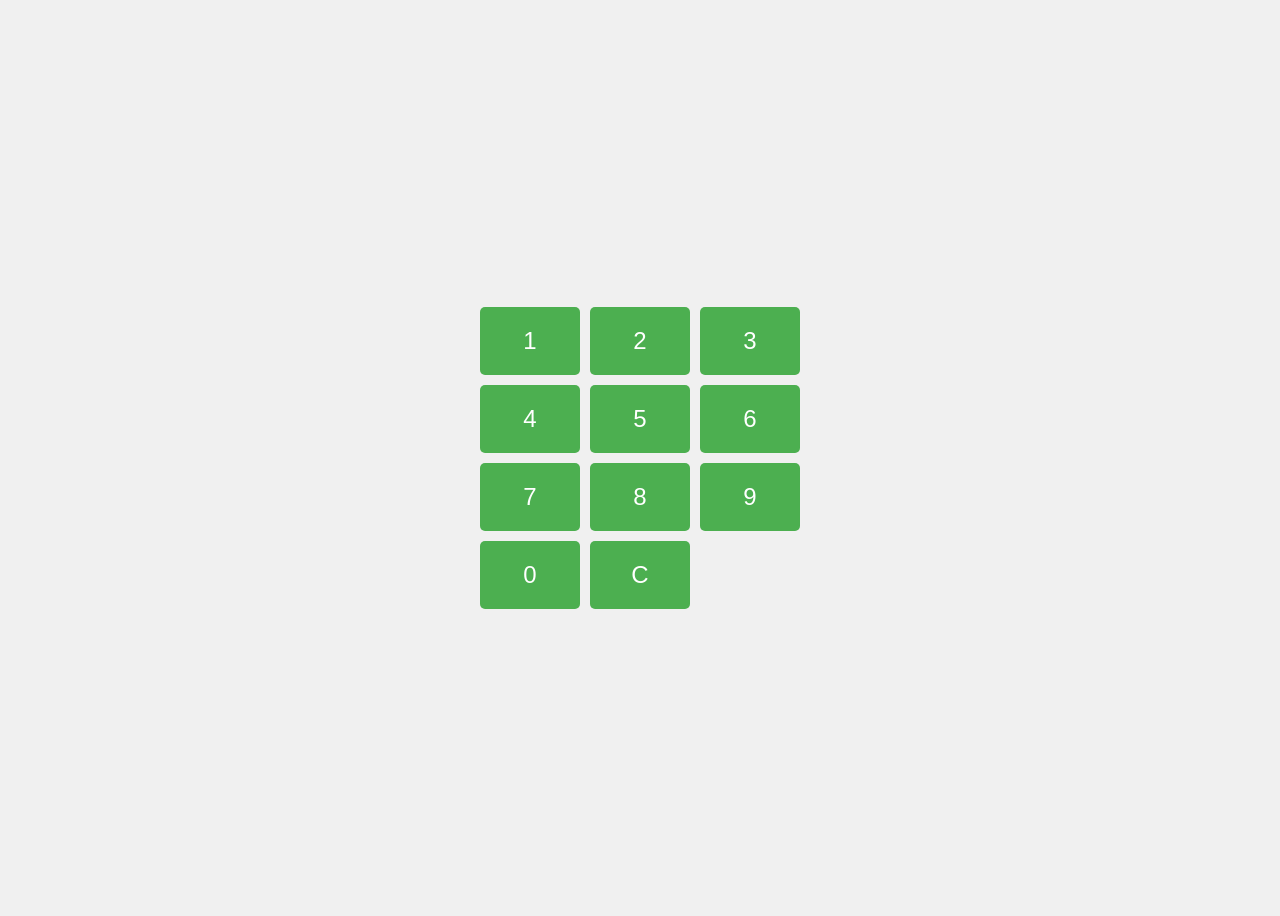
==== data/index.html @ ccaaa6d4 "ESP32-C3 keypad: AP hotspot + LittleFS web UI" ====
<!DOCTYPE html>
<html lang="en">
<head>
    <meta charset="UTF-8">
    <meta name="viewport" content="width=device-width, initial-scale=1.0">
    <title>Arduino Web Keypad</title>
    <link rel="stylesheet" href="styles.css">
    <script src="app.js" defer></script>
</head>
<body>
    <div class="keypad" id="keypad">
        <button class="key" data-key="1">1</button>
        <button class="key" data-key="2">2</button>
        <button class="key" data-key="3">3</button>
        <button class="key" data-key="4">4</button>
        <button class="key" data-key="5">5</button>
        <button class="key" data-key="6">6</button>
        <button class="key" data-key="7">7</button>
        <button class="key" data-key="8">8</button>
        <button class="key" data-key="9">9</button>
        <button class="key" data-key="0">0</button>
        <button class="key" data-key="C">C</button>
    </div>
</body>
</html>
---- data/styles.css ----
body {
    font-family: Arial, sans-serif;
    display: flex;
    justify-content: center;
    align-items: center;
    height: 100vh;
    background-color: #f0f0f0;
}

.keypad {
    display: grid;
    grid-template-columns: repeat(3, 100px);
    grid-gap: 10px;
}

.key {
    padding: 20px;
    font-size: 24px;
    background-color: #4CAF50;
    color: white;
    border: none;
    border-radius: 5px;
    cursor: pointer;
    transition: background-color 0.3s;
}

.key:hover {
    background-color: #45a049;
}

.key:active {
    background-color: #3e8e41;
}
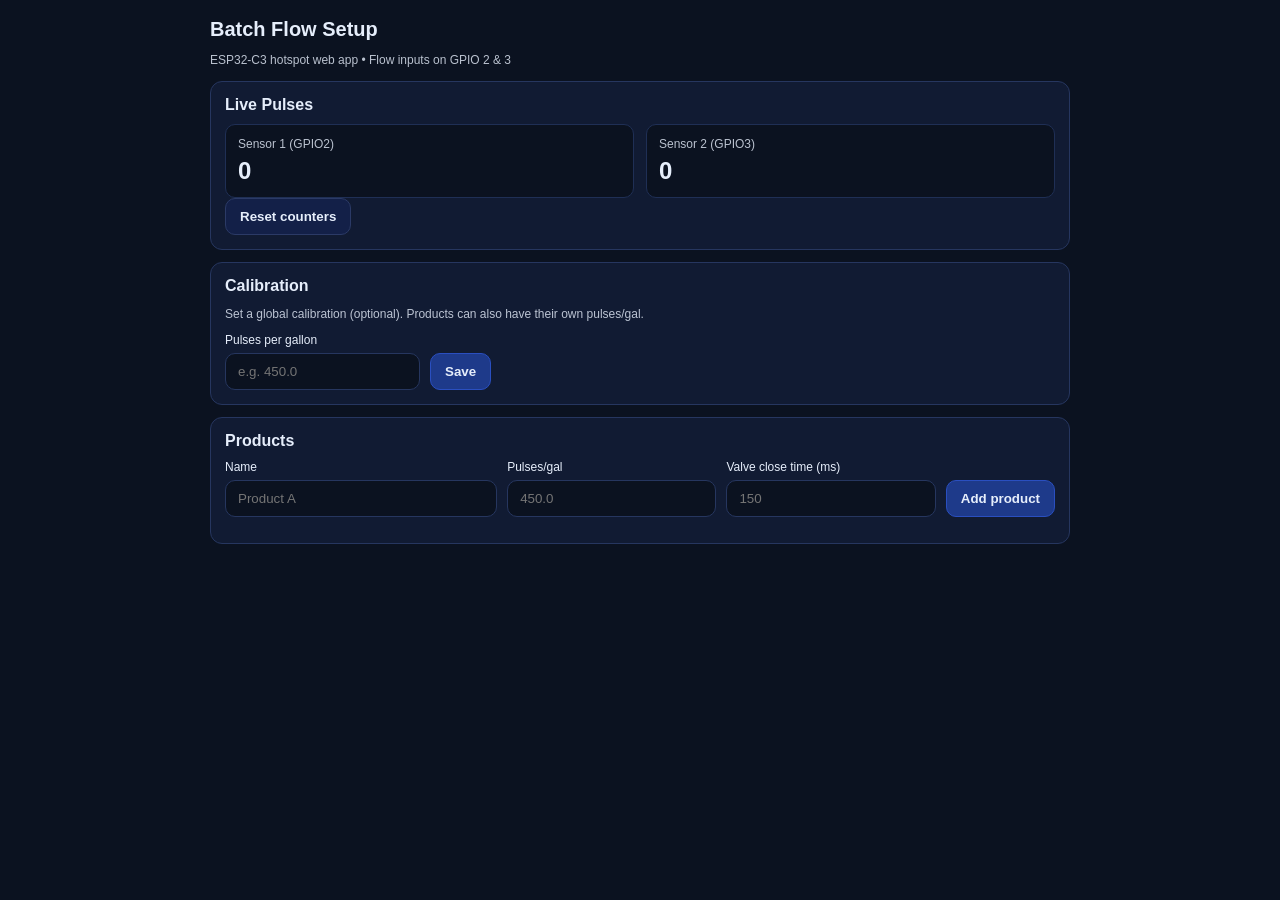
==== commit 746cb9d5: "feat: batch flow (pulse count + calibration + products UI)" ====
--- a/data/index.html
+++ b/data/index.html
@@ -3,23 +3,67 @@
 <head>
     <meta charset="UTF-8">
     <meta name="viewport" content="width=device-width, initial-scale=1.0">
-    <title>Arduino Web Keypad</title>
+    <title>ESP32-C3 Batch Flow Setup</title>
     <link rel="stylesheet" href="styles.css">
     <script src="app.js" defer></script>
 </head>
 <body>
-    <div class="keypad" id="keypad">
-        <button class="key" data-key="1">1</button>
-        <button class="key" data-key="2">2</button>
-        <button class="key" data-key="3">3</button>
-        <button class="key" data-key="4">4</button>
-        <button class="key" data-key="5">5</button>
-        <button class="key" data-key="6">6</button>
-        <button class="key" data-key="7">7</button>
-        <button class="key" data-key="8">8</button>
-        <button class="key" data-key="9">9</button>
-        <button class="key" data-key="0">0</button>
-        <button class="key" data-key="C">C</button>
+    <div class="wrap">
+        <header>
+            <h1>Batch Flow Setup</h1>
+            <p class="muted">ESP32‑C3 hotspot web app • Flow inputs on GPIO 2 & 3</p>
+        </header>
+
+        <section class="card">
+            <h2>Live Pulses</h2>
+            <div class="grid2">
+                <div class="stat">
+                    <div class="label">Sensor 1 (GPIO2)</div>
+                    <div class="value" id="p1">0</div>
+                </div>
+                <div class="stat">
+                    <div class="label">Sensor 2 (GPIO3)</div>
+                    <div class="value" id="p2">0</div>
+                </div>
+            </div>
+            <div class="row">
+                <button id="resetPulses" class="btn">Reset counters</button>
+            </div>
+        </section>
+
+        <section class="card">
+            <h2>Calibration</h2>
+            <p class="muted">Set a global calibration (optional). Products can also have their own pulses/gal.</p>
+            <div class="row">
+                <label>
+                    Pulses per gallon
+                    <input id="calPpg" type="number" step="0.01" min="0" placeholder="e.g. 450.0" />
+                </label>
+                <button id="saveCal" class="btn primary">Save</button>
+            </div>
+            <div class="muted" id="calStatus"></div>
+        </section>
+
+        <section class="card">
+            <h2>Products</h2>
+            <div class="row3">
+                <label>
+                    Name
+                    <input id="prodName" type="text" placeholder="Product A" />
+                </label>
+                <label>
+                    Pulses/gal
+                    <input id="prodPpg" type="number" step="0.01" min="0" placeholder="450.0" />
+                </label>
+                <label>
+                    Valve close time (ms)
+                    <input id="prodClose" type="number" step="1" min="0" placeholder="150" />
+                </label>
+                <button id="addProd" class="btn primary">Add product</button>
+            </div>
+
+            <div id="products" class="list"></div>
+        </section>
     </div>
 </body>
 </html>
--- a/data/styles.css
+++ b/data/styles.css
@@ -1,33 +1,57 @@
 body {
     font-family: Arial, sans-serif;
-    display: flex;
-    justify-content: center;
-    align-items: center;
-    height: 100vh;
-    background-color: #f0f0f0;
+        margin: 0;
+        padding: 18px;
+        background-color: #0b1220;
+        color: #e6eefb;
 }
 
-.keypad {
-    display: grid;
-    grid-template-columns: repeat(3, 100px);
-    grid-gap: 10px;
+.wrap{max-width:860px;margin:0 auto}
+header{margin-bottom:14px}
+h1{margin:0 0 6px;font-size:20px}
+h2{margin:0 0 10px;font-size:16px}
+.muted{opacity:.8;font-size:12px}
+
+.card{
+    background:#111b33;
+    border:1px solid #26365f;
+    border-radius:12px;
+    padding:14px;
+    margin:12px 0;
 }
 
-.key {
-    padding: 20px;
-    font-size: 24px;
-    background-color: #4CAF50;
-    color: white;
-    border: none;
-    border-radius: 5px;
-    cursor: pointer;
-    transition: background-color 0.3s;
+.grid2{display:grid;grid-template-columns:1fr 1fr;gap:12px}
+.stat{background:#0b1220;border:1px solid #1f2f55;border-radius:10px;padding:12px}
+.label{opacity:.8;font-size:12px;margin-bottom:6px}
+.value{font-size:24px;font-weight:700}
+
+label{display:flex;flex-direction:column;gap:6px;font-size:12px;min-width:180px}
+input{
+    padding:10px 12px;
+    border-radius:10px;
+    border:1px solid #26365f;
+    background:#0b1220;
+    color:#e6eefb;
 }
 
-.key:hover {
-    background-color: #45a049;
+.row{display:flex;gap:10px;align-items:flex-end;flex-wrap:wrap}
+.row3{display:grid;grid-template-columns:1.3fr 1fr 1fr auto;gap:10px;align-items:end}
+
+.btn{
+    appearance:none;
+    border:1px solid #2b3a66;
+    background:#132048;
+    color:#e6eefb;
+    border-radius:10px;
+    padding:10px 14px;
+    cursor:pointer;
+    font-weight:600;
 }
+.btn:active{transform:translateY(1px)}
+.btn.primary{background:#1e3a8a;border-color:#2a4fc0}
+.btn.danger{background:#5b1b1b;border-color:#7f2a2a}
 
-.key:active {
-    background-color: #3e8e41;
-}+.list{display:flex;flex-direction:column;gap:10px;margin-top:12px}
+.product{display:flex;justify-content:space-between;align-items:center;gap:10px;background:#0b1220;border:1px solid #1f2f55;border-radius:10px;padding:10px 12px}
+.prod-name{font-weight:700}
+.prod-meta{opacity:.8;font-size:12px;margin-top:3px}
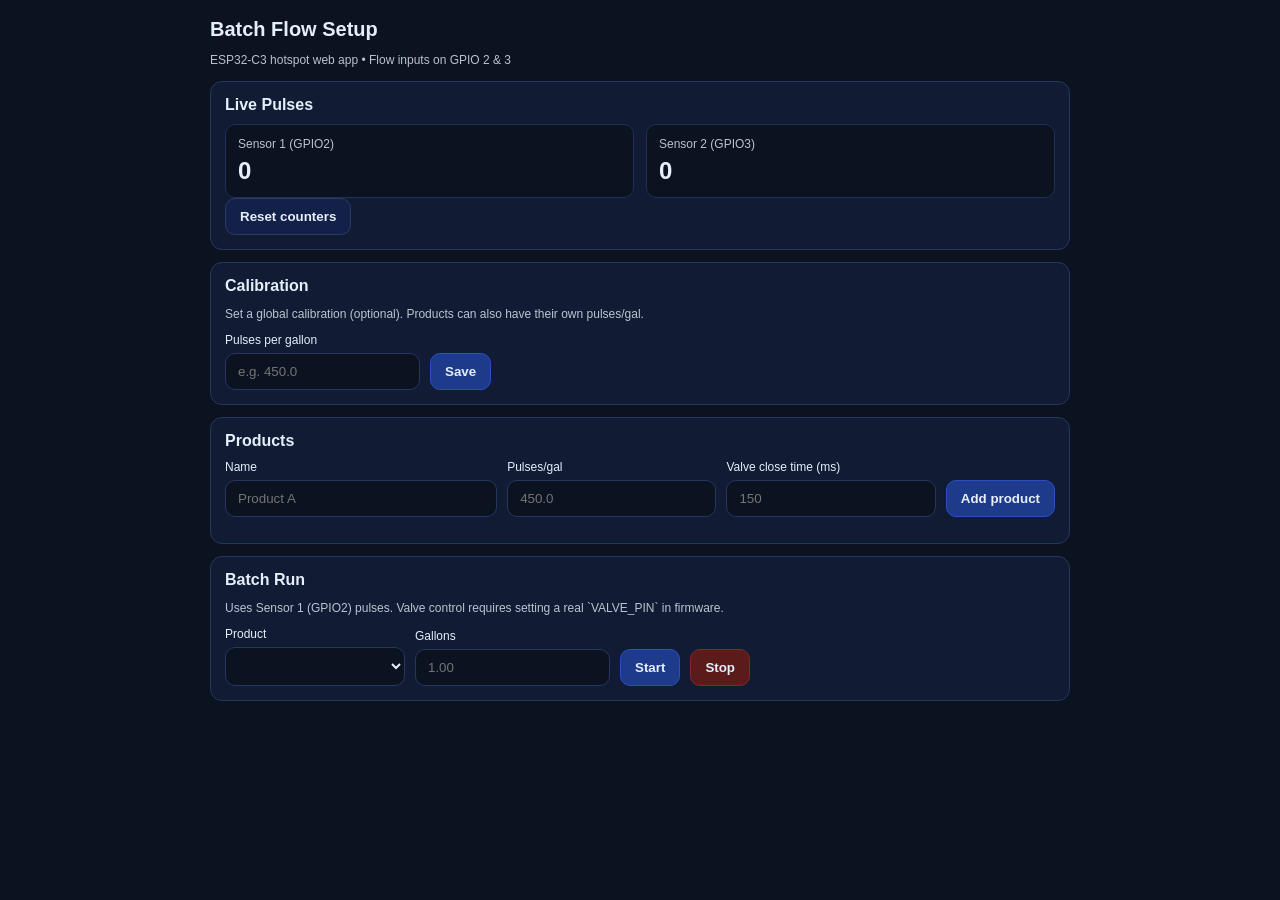
==== commit 212f6eb4: "Add Batch Run mode (start/stop dispense by gallons) and fix Arduino prototype ordering" ====
--- a/data/index.html
+++ b/data/index.html
@@ -64,6 +64,24 @@
 
             <div id="products" class="list"></div>
         </section>
+
+        <section class="card">
+            <h2>Batch Run</h2>
+            <p class="muted">Uses Sensor 1 (GPIO2) pulses. Valve control requires setting a real `VALVE_PIN` in firmware.</p>
+            <div class="row">
+                <label>
+                    Product
+                    <select id="runProduct"></select>
+                </label>
+                <label>
+                    Gallons
+                    <input id="runGallons" type="number" step="0.01" min="0" placeholder="1.00" />
+                </label>
+                <button id="runStart" class="btn primary">Start</button>
+                <button id="runStop" class="btn danger">Stop</button>
+            </div>
+            <div class="muted" id="runStatus"></div>
+        </section>
     </div>
 </body>
 </html>
--- a/data/styles.css
+++ b/data/styles.css
@@ -34,6 +34,14 @@
     color:#e6eefb;
 }
 
+select{
+    padding:10px 12px;
+    border-radius:10px;
+    border:1px solid #26365f;
+    background:#0b1220;
+    color:#e6eefb;
+}
+
 .row{display:flex;gap:10px;align-items:flex-end;flex-wrap:wrap}
 .row3{display:grid;grid-template-columns:1.3fr 1fr 1fr auto;gap:10px;align-items:end}
 
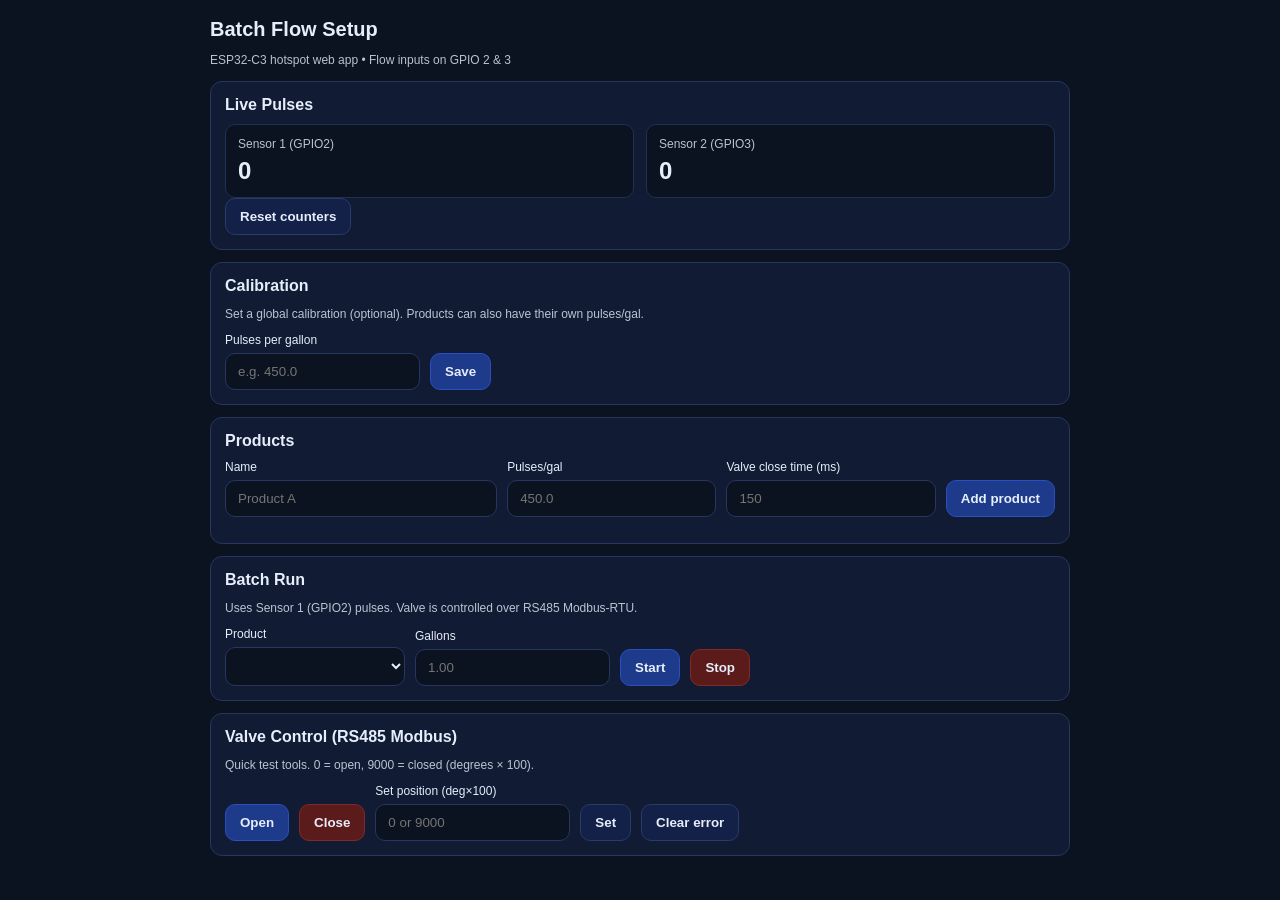
==== commit fe37e057: "Add web UI valve control panel for RS485 Modbus valve" ====
--- a/data/index.html
+++ b/data/index.html
@@ -67,7 +67,7 @@
 
         <section class="card">
             <h2>Batch Run</h2>
-            <p class="muted">Uses Sensor 1 (GPIO2) pulses. Valve control requires setting a real `VALVE_PIN` in firmware.</p>
+            <p class="muted">Uses Sensor 1 (GPIO2) pulses. Valve is controlled over RS485 Modbus-RTU.</p>
             <div class="row">
                 <label>
                     Product
@@ -82,6 +82,24 @@
             </div>
             <div class="muted" id="runStatus"></div>
         </section>
+
+        <section class="card">
+            <h2>Valve Control (RS485 Modbus)</h2>
+            <p class="muted">Quick test tools. 0 = open, 9000 = closed (degrees × 100).</p>
+            <div class="row">
+                <button id="valveOpen" class="btn primary">Open</button>
+                <button id="valveClose" class="btn danger">Close</button>
+
+                <label>
+                    Set position (deg×100)
+                    <input id="valveDeg100" type="number" step="1" placeholder="0 or 9000" />
+                </label>
+                <button id="valveSet" class="btn">Set</button>
+
+                <button id="valveClearErr" class="btn">Clear error</button>
+            </div>
+            <div class="muted" id="valveStatus"></div>
+        </section>
     </div>
 </body>
 </html>
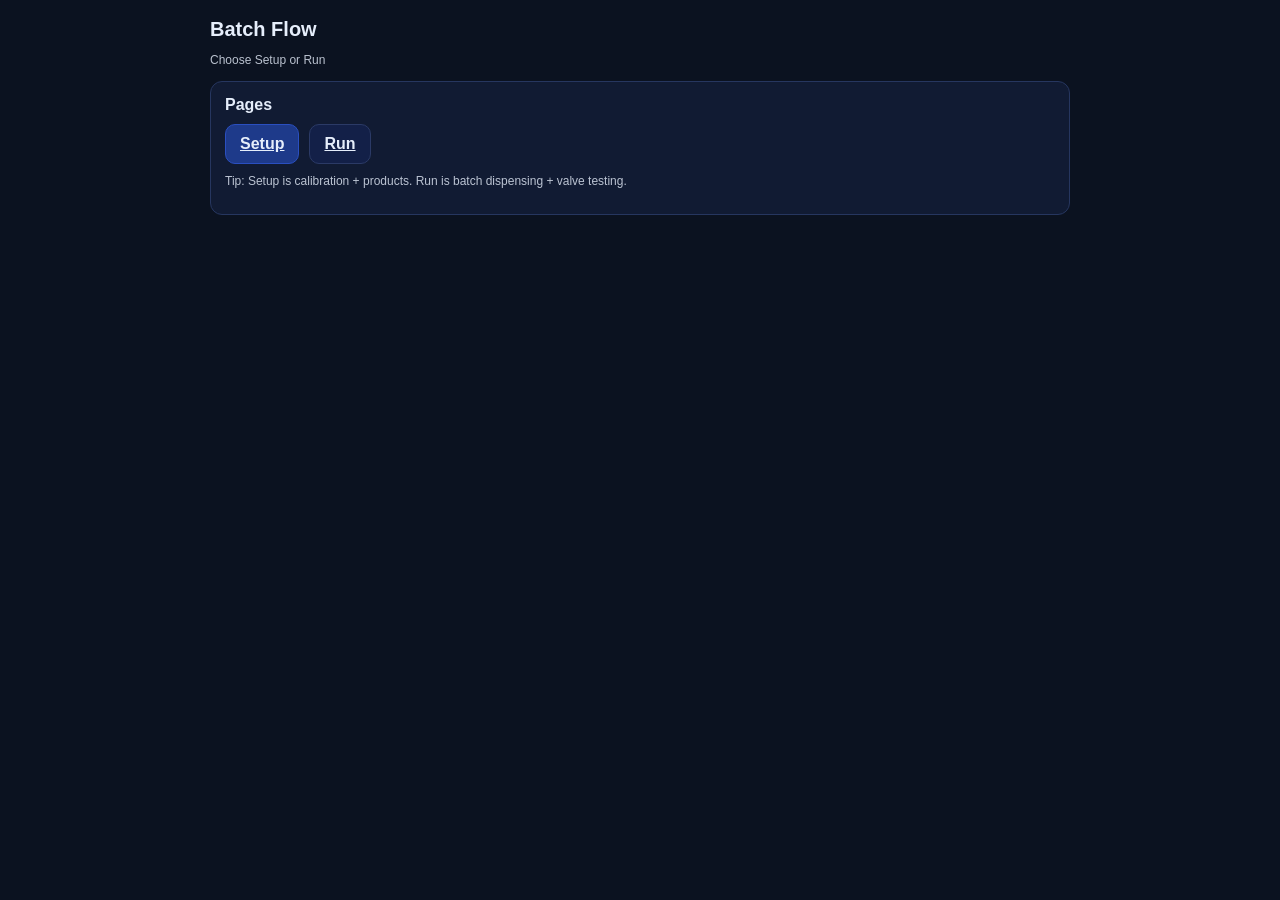
==== commit 4daa8c5c: "Split web UI into setup and run pages" ====
--- a/data/index.html
+++ b/data/index.html
@@ -3,102 +3,25 @@
 <head>
     <meta charset="UTF-8">
     <meta name="viewport" content="width=device-width, initial-scale=1.0">
-    <title>ESP32-C3 Batch Flow Setup</title>
+    <title>ESP32-C3 Batch Flow</title>
     <link rel="stylesheet" href="styles.css">
-    <script src="app.js" defer></script>
 </head>
 <body>
     <div class="wrap">
         <header>
-            <h1>Batch Flow Setup</h1>
-            <p class="muted">ESP32‑C3 hotspot web app • Flow inputs on GPIO 2 & 3</p>
+            <h1>Batch Flow</h1>
+            <p class="muted">Choose Setup or Run</p>
         </header>
 
         <section class="card">
-            <h2>Live Pulses</h2>
-            <div class="grid2">
-                <div class="stat">
-                    <div class="label">Sensor 1 (GPIO2)</div>
-                    <div class="value" id="p1">0</div>
-                </div>
-                <div class="stat">
-                    <div class="label">Sensor 2 (GPIO3)</div>
-                    <div class="value" id="p2">0</div>
-                </div>
+            <h2>Pages</h2>
+            <div class="row">
+                <a class="btn primary" href="/setup.html">Setup</a>
+                <a class="btn" href="/run.html">Run</a>
             </div>
-            <div class="row">
-                <button id="resetPulses" class="btn">Reset counters</button>
-            </div>
-        </section>
-
-        <section class="card">
-            <h2>Calibration</h2>
-            <p class="muted">Set a global calibration (optional). Products can also have their own pulses/gal.</p>
-            <div class="row">
-                <label>
-                    Pulses per gallon
-                    <input id="calPpg" type="number" step="0.01" min="0" placeholder="e.g. 450.0" />
-                </label>
-                <button id="saveCal" class="btn primary">Save</button>
-            </div>
-            <div class="muted" id="calStatus"></div>
-        </section>
-
-        <section class="card">
-            <h2>Products</h2>
-            <div class="row3">
-                <label>
-                    Name
-                    <input id="prodName" type="text" placeholder="Product A" />
-                </label>
-                <label>
-                    Pulses/gal
-                    <input id="prodPpg" type="number" step="0.01" min="0" placeholder="450.0" />
-                </label>
-                <label>
-                    Valve close time (ms)
-                    <input id="prodClose" type="number" step="1" min="0" placeholder="150" />
-                </label>
-                <button id="addProd" class="btn primary">Add product</button>
-            </div>
-
-            <div id="products" class="list"></div>
-        </section>
-
-        <section class="card">
-            <h2>Batch Run</h2>
-            <p class="muted">Uses Sensor 1 (GPIO2) pulses. Valve is controlled over RS485 Modbus-RTU.</p>
-            <div class="row">
-                <label>
-                    Product
-                    <select id="runProduct"></select>
-                </label>
-                <label>
-                    Gallons
-                    <input id="runGallons" type="number" step="0.01" min="0" placeholder="1.00" />
-                </label>
-                <button id="runStart" class="btn primary">Start</button>
-                <button id="runStop" class="btn danger">Stop</button>
-            </div>
-            <div class="muted" id="runStatus"></div>
-        </section>
-
-        <section class="card">
-            <h2>Valve Control (RS485 Modbus)</h2>
-            <p class="muted">Quick test tools. 0 = open, 9000 = closed (degrees × 100).</p>
-            <div class="row">
-                <button id="valveOpen" class="btn primary">Open</button>
-                <button id="valveClose" class="btn danger">Close</button>
-
-                <label>
-                    Set position (deg×100)
-                    <input id="valveDeg100" type="number" step="1" placeholder="0 or 9000" />
-                </label>
-                <button id="valveSet" class="btn">Set</button>
-
-                <button id="valveClearErr" class="btn">Clear error</button>
-            </div>
-            <div class="muted" id="valveStatus"></div>
+            <p class="muted" style="margin-top:10px">
+                Tip: Setup is calibration + products. Run is batch dispensing + valve testing.
+            </p>
         </section>
     </div>
 </body>
--- a/data/styles.css
+++ b/data/styles.css
@@ -11,6 +11,11 @@
 h1{margin:0 0 6px;font-size:20px}
 h2{margin:0 0 10px;font-size:16px}
 .muted{opacity:.8;font-size:12px}
+
+.topbar{display:flex;justify-content:space-between;align-items:flex-end;gap:12px;flex-wrap:wrap}
+.nav{display:flex;gap:8px;align-items:center}
+.navlink{display:inline-block;padding:8px 10px;border-radius:10px;border:1px solid #2b3a66;background:#0b1220;color:#e6eefb;text-decoration:none;font-weight:700;font-size:12px;opacity:.9}
+.navlink.active{background:#1e3a8a;border-color:#2a4fc0;opacity:1}
 
 .card{
     background:#111b33;
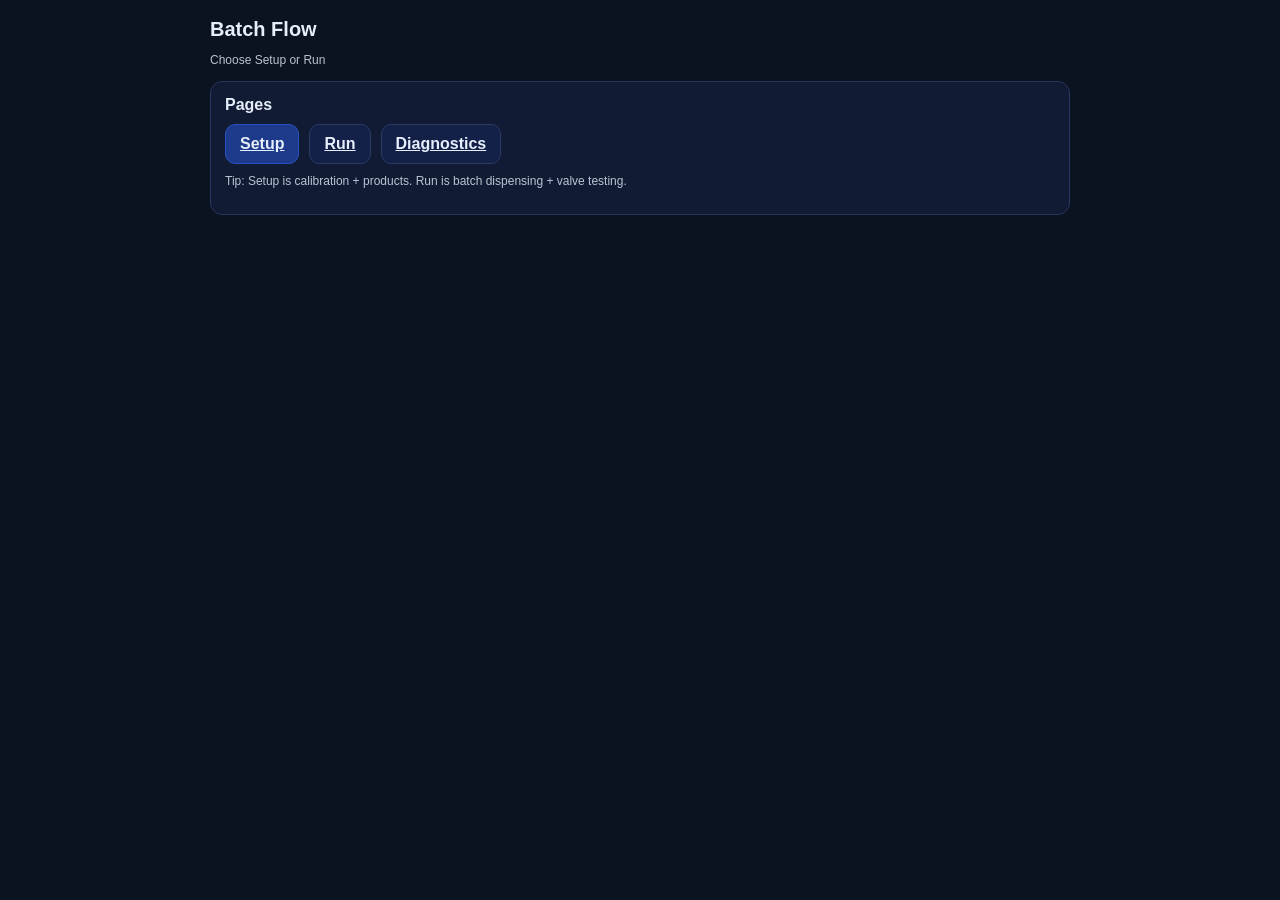
==== commit a7ce35e5: "Add diagnostics tab and RS485 scan; improve caching and run progress" ====
--- a/data/index.html
+++ b/data/index.html
@@ -4,7 +4,7 @@
     <meta charset="UTF-8">
     <meta name="viewport" content="width=device-width, initial-scale=1.0">
     <title>ESP32-C3 Batch Flow</title>
-    <link rel="stylesheet" href="styles.css">
+    <link rel="stylesheet" href="styles.css?v=2026-05-09-2">
 </head>
 <body>
     <div class="wrap">
@@ -18,6 +18,7 @@
             <div class="row">
                 <a class="btn primary" href="/setup.html">Setup</a>
                 <a class="btn" href="/run.html">Run</a>
+                <a class="btn" href="/diagnostics.html">Diagnostics</a>
             </div>
             <p class="muted" style="margin-top:10px">
                 Tip: Setup is calibration + products. Run is batch dispensing + valve testing.
